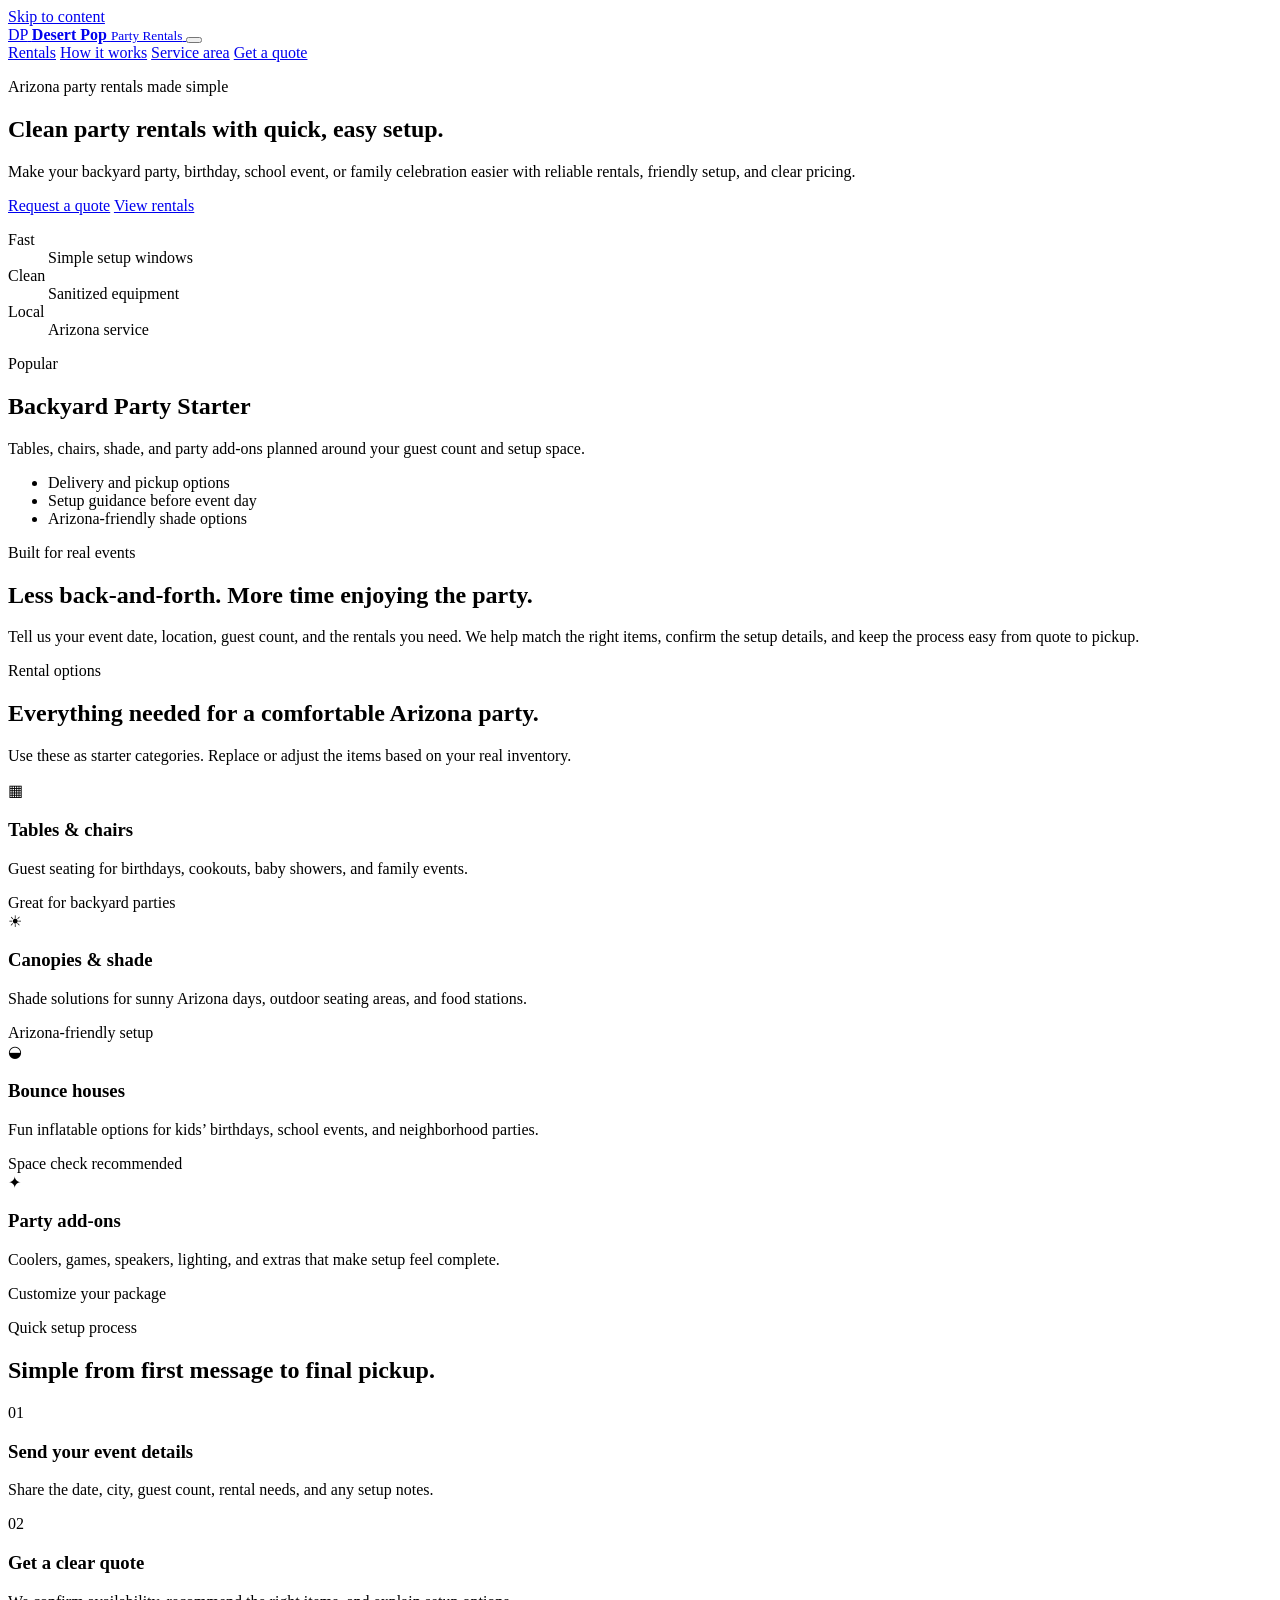
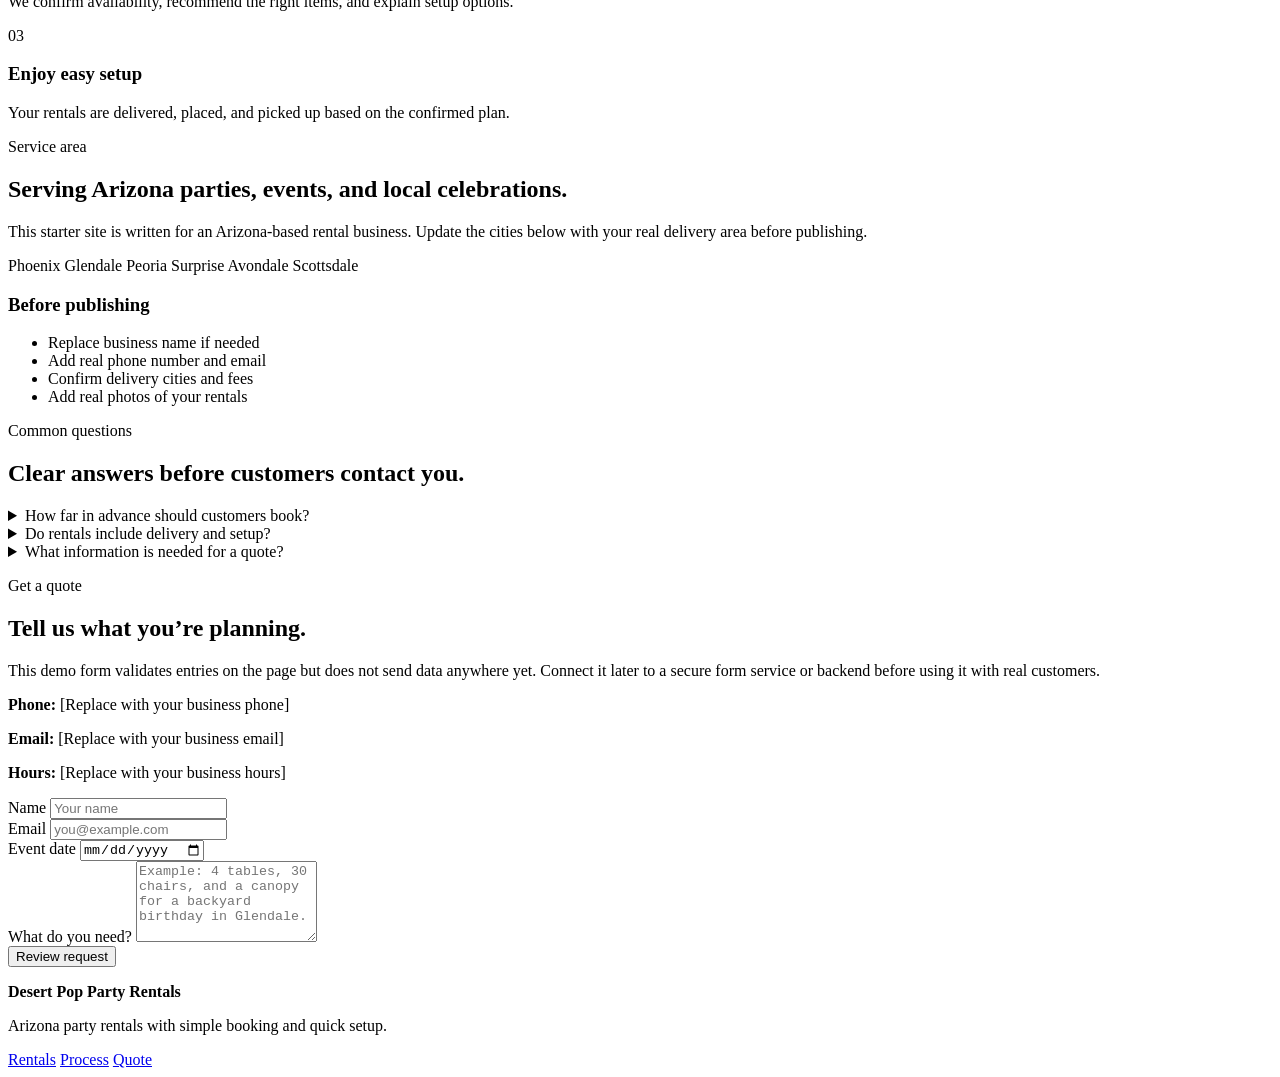
==== index.html @ 8a68c755 "Add Arizona party rental website" ====
<!DOCTYPE html>
<html lang="en">
<head>
  <meta charset="UTF-8" />
  <meta name="viewport" content="width=device-width, initial-scale=1.0" />
  <meta name="description" content="Arizona party rentals with quick setup, clean equipment, and simple booking for birthdays, backyard parties, school events, and local celebrations." />
  <meta name="theme-color" content="#f7b267" />
  <meta property="og:title" content="Desert Pop Party Rentals" />
  <meta property="og:description" content="Quick, easy party rental setup for Arizona events." />
  <meta property="og:type" content="website" />
  <title>Desert Pop Party Rentals | Arizona Party Rentals</title>
  <link rel="preconnect" href="https://fonts.googleapis.com">
  <link rel="preconnect" href="https://fonts.gstatic.com" crossorigin>
  <link href="https://fonts.googleapis.com/css2?family=Plus+Jakarta+Sans:wght@400;500;600;700;800&display=swap" rel="stylesheet">
  <link rel="stylesheet" href="assets/css/styles.css" />
</head>
<body>
  <a class="skip-link" href="#main">Skip to content</a>

  <header class="site-header" data-header>
    <nav class="nav shell" aria-label="Main navigation">
      <a class="brand" href="#top" aria-label="Desert Pop Party Rentals home">
        <span class="brand-mark" aria-hidden="true">DP</span>
        <span>
          <strong>Desert Pop</strong>
          <small>Party Rentals</small>
        </span>
      </a>

      <button class="nav-toggle" type="button" aria-label="Open navigation menu" aria-expanded="false" data-nav-toggle>
        <span></span>
        <span></span>
        <span></span>
      </button>

      <div class="nav-links" data-nav-menu>
        <a href="#rentals">Rentals</a>
        <a href="#process">How it works</a>
        <a href="#areas">Service area</a>
        <a href="#contact">Get a quote</a>
      </div>
    </nav>
  </header>

  <main id="main">
    <section class="hero section" id="top">
      <div class="hero-grid shell">
        <div class="hero-copy reveal">
          <p class="eyebrow">Arizona party rentals made simple</p>
          <h1>Clean party rentals with quick, easy setup.</h1>
          <p class="hero-text">Make your backyard party, birthday, school event, or family celebration easier with reliable rentals, friendly setup, and clear pricing.</p>
          <div class="hero-actions">
            <a class="btn btn-primary" href="#contact">Request a quote</a>
            <a class="btn btn-secondary" href="#rentals">View rentals</a>
          </div>
          <dl class="trust-row" aria-label="Service highlights">
            <div>
              <dt>Fast</dt>
              <dd>Simple setup windows</dd>
            </div>
            <div>
              <dt>Clean</dt>
              <dd>Sanitized equipment</dd>
            </div>
            <div>
              <dt>Local</dt>
              <dd>Arizona service</dd>
            </div>
          </dl>
        </div>

        <div class="hero-card reveal" aria-label="Featured party package">
          <div class="sun-badge">Popular</div>
          <div class="package-visual" aria-hidden="true">
            <span class="awning"></span>
            <span class="balloon balloon-one"></span>
            <span class="balloon balloon-two"></span>
            <span class="table-shape"></span>
            <span class="chair-shape chair-left"></span>
            <span class="chair-shape chair-right"></span>
          </div>
          <div class="package-content">
            <h2>Backyard Party Starter</h2>
            <p>Tables, chairs, shade, and party add-ons planned around your guest count and setup space.</p>
            <ul class="check-list">
              <li>Delivery and pickup options</li>
              <li>Setup guidance before event day</li>
              <li>Arizona-friendly shade options</li>
            </ul>
          </div>
        </div>
      </div>
    </section>

    <section class="section intro shell reveal" aria-label="Why choose us">
      <div>
        <p class="eyebrow">Built for real events</p>
        <h2>Less back-and-forth. More time enjoying the party.</h2>
      </div>
      <p>Tell us your event date, location, guest count, and the rentals you need. We help match the right items, confirm the setup details, and keep the process easy from quote to pickup.</p>
    </section>

    <section class="section shell" id="rentals">
      <div class="section-heading reveal">
        <p class="eyebrow">Rental options</p>
        <h2>Everything needed for a comfortable Arizona party.</h2>
        <p>Use these as starter categories. Replace or adjust the items based on your real inventory.</p>
      </div>

      <div class="card-grid">
        <article class="rental-card reveal">
          <div class="icon-circle">▦</div>
          <h3>Tables & chairs</h3>
          <p>Guest seating for birthdays, cookouts, baby showers, and family events.</p>
          <span>Great for backyard parties</span>
        </article>
        <article class="rental-card reveal">
          <div class="icon-circle">☀</div>
          <h3>Canopies & shade</h3>
          <p>Shade solutions for sunny Arizona days, outdoor seating areas, and food stations.</p>
          <span>Arizona-friendly setup</span>
        </article>
        <article class="rental-card reveal">
          <div class="icon-circle">◒</div>
          <h3>Bounce houses</h3>
          <p>Fun inflatable options for kids’ birthdays, school events, and neighborhood parties.</p>
          <span>Space check recommended</span>
        </article>
        <article class="rental-card reveal">
          <div class="icon-circle">✦</div>
          <h3>Party add-ons</h3>
          <p>Coolers, games, speakers, lighting, and extras that make setup feel complete.</p>
          <span>Customize your package</span>
        </article>
      </div>
    </section>

    <section class="section process" id="process">
      <div class="shell">
        <div class="section-heading reveal">
          <p class="eyebrow">Quick setup process</p>
          <h2>Simple from first message to final pickup.</h2>
        </div>
        <div class="steps">
          <article class="step reveal">
            <span>01</span>
            <h3>Send your event details</h3>
            <p>Share the date, city, guest count, rental needs, and any setup notes.</p>
          </article>
          <article class="step reveal">
            <span>02</span>
            <h3>Get a clear quote</h3>
            <p>We confirm availability, recommend the right items, and explain setup options.</p>
          </article>
          <article class="step reveal">
            <span>03</span>
            <h3>Enjoy easy setup</h3>
            <p>Your rentals are delivered, placed, and picked up based on the confirmed plan.</p>
          </article>
        </div>
      </div>
    </section>

    <section class="section shell split" id="areas">
      <div class="reveal">
        <p class="eyebrow">Service area</p>
        <h2>Serving Arizona parties, events, and local celebrations.</h2>
        <p>This starter site is written for an Arizona-based rental business. Update the cities below with your real delivery area before publishing.</p>
        <div class="area-tags" aria-label="Example service areas">
          <span>Phoenix</span>
          <span>Glendale</span>
          <span>Peoria</span>
          <span>Surprise</span>
          <span>Avondale</span>
          <span>Scottsdale</span>
        </div>
      </div>
      <aside class="note-card reveal">
        <h3>Before publishing</h3>
        <ul class="check-list">
          <li>Replace business name if needed</li>
          <li>Add real phone number and email</li>
          <li>Confirm delivery cities and fees</li>
          <li>Add real photos of your rentals</li>
        </ul>
      </aside>
    </section>

    <section class="section faq shell">
      <div class="section-heading reveal">
        <p class="eyebrow">Common questions</p>
        <h2>Clear answers before customers contact you.</h2>
      </div>
      <div class="faq-list">
        <details class="reveal">
          <summary>How far in advance should customers book?</summary>
          <p>Most customers should request a quote as early as possible, especially for weekends, holidays, and large events.</p>
        </details>
        <details class="reveal">
          <summary>Do rentals include delivery and setup?</summary>
          <p>Use this section to explain your real delivery, pickup, and setup policy. If fees vary by city, mention that clearly.</p>
        </details>
        <details class="reveal">
          <summary>What information is needed for a quote?</summary>
          <p>Event date, city, setup surface, guest count, rental items, and any timing restrictions are the most useful details.</p>
        </details>
      </div>
    </section>

    <section class="section contact" id="contact">
      <div class="shell contact-grid">
        <div class="contact-copy reveal">
          <p class="eyebrow">Get a quote</p>
          <h2>Tell us what you’re planning.</h2>
          <p>This demo form validates entries on the page but does not send data anywhere yet. Connect it later to a secure form service or backend before using it with real customers.</p>
          <div class="contact-card">
            <p><strong>Phone:</strong> [Replace with your business phone]</p>
            <p><strong>Email:</strong> [Replace with your business email]</p>
            <p><strong>Hours:</strong> [Replace with your business hours]</p>
          </div>
        </div>

        <form class="quote-form reveal" data-quote-form novalidate>
          <div class="form-row">
            <label for="name">Name</label>
            <input id="name" name="name" type="text" autocomplete="name" required minlength="2" placeholder="Your name" />
            <small class="error-message" data-error-for="name"></small>
          </div>
          <div class="form-row">
            <label for="email">Email</label>
            <input id="email" name="email" type="email" autocomplete="email" required placeholder="you@example.com" />
            <small class="error-message" data-error-for="email"></small>
          </div>
          <div class="form-row">
            <label for="date">Event date</label>
            <input id="date" name="date" type="date" required />
            <small class="error-message" data-error-for="date"></small>
          </div>
          <div class="form-row">
            <label for="message">What do you need?</label>
            <textarea id="message" name="message" rows="5" required minlength="10" placeholder="Example: 4 tables, 30 chairs, and a canopy for a backyard birthday in Glendale."></textarea>
            <small class="error-message" data-error-for="message"></small>
          </div>
          <button class="btn btn-primary full" type="submit">Review request</button>
          <p class="form-status" role="status" aria-live="polite" data-form-status></p>
        </form>
      </div>
    </section>
  </main>

  <footer class="site-footer">
    <div class="shell footer-grid">
      <div>
        <strong>Desert Pop Party Rentals</strong>
        <p>Arizona party rentals with simple booking and quick setup.</p>
      </div>
      <div class="footer-links">
        <a href="#rentals">Rentals</a>
        <a href="#process">Process</a>
        <a href="#contact">Quote</a>
      </div>
    </div>
  </footer>

  <script src="assets/js/main.js" defer></script>
</body>
</html>
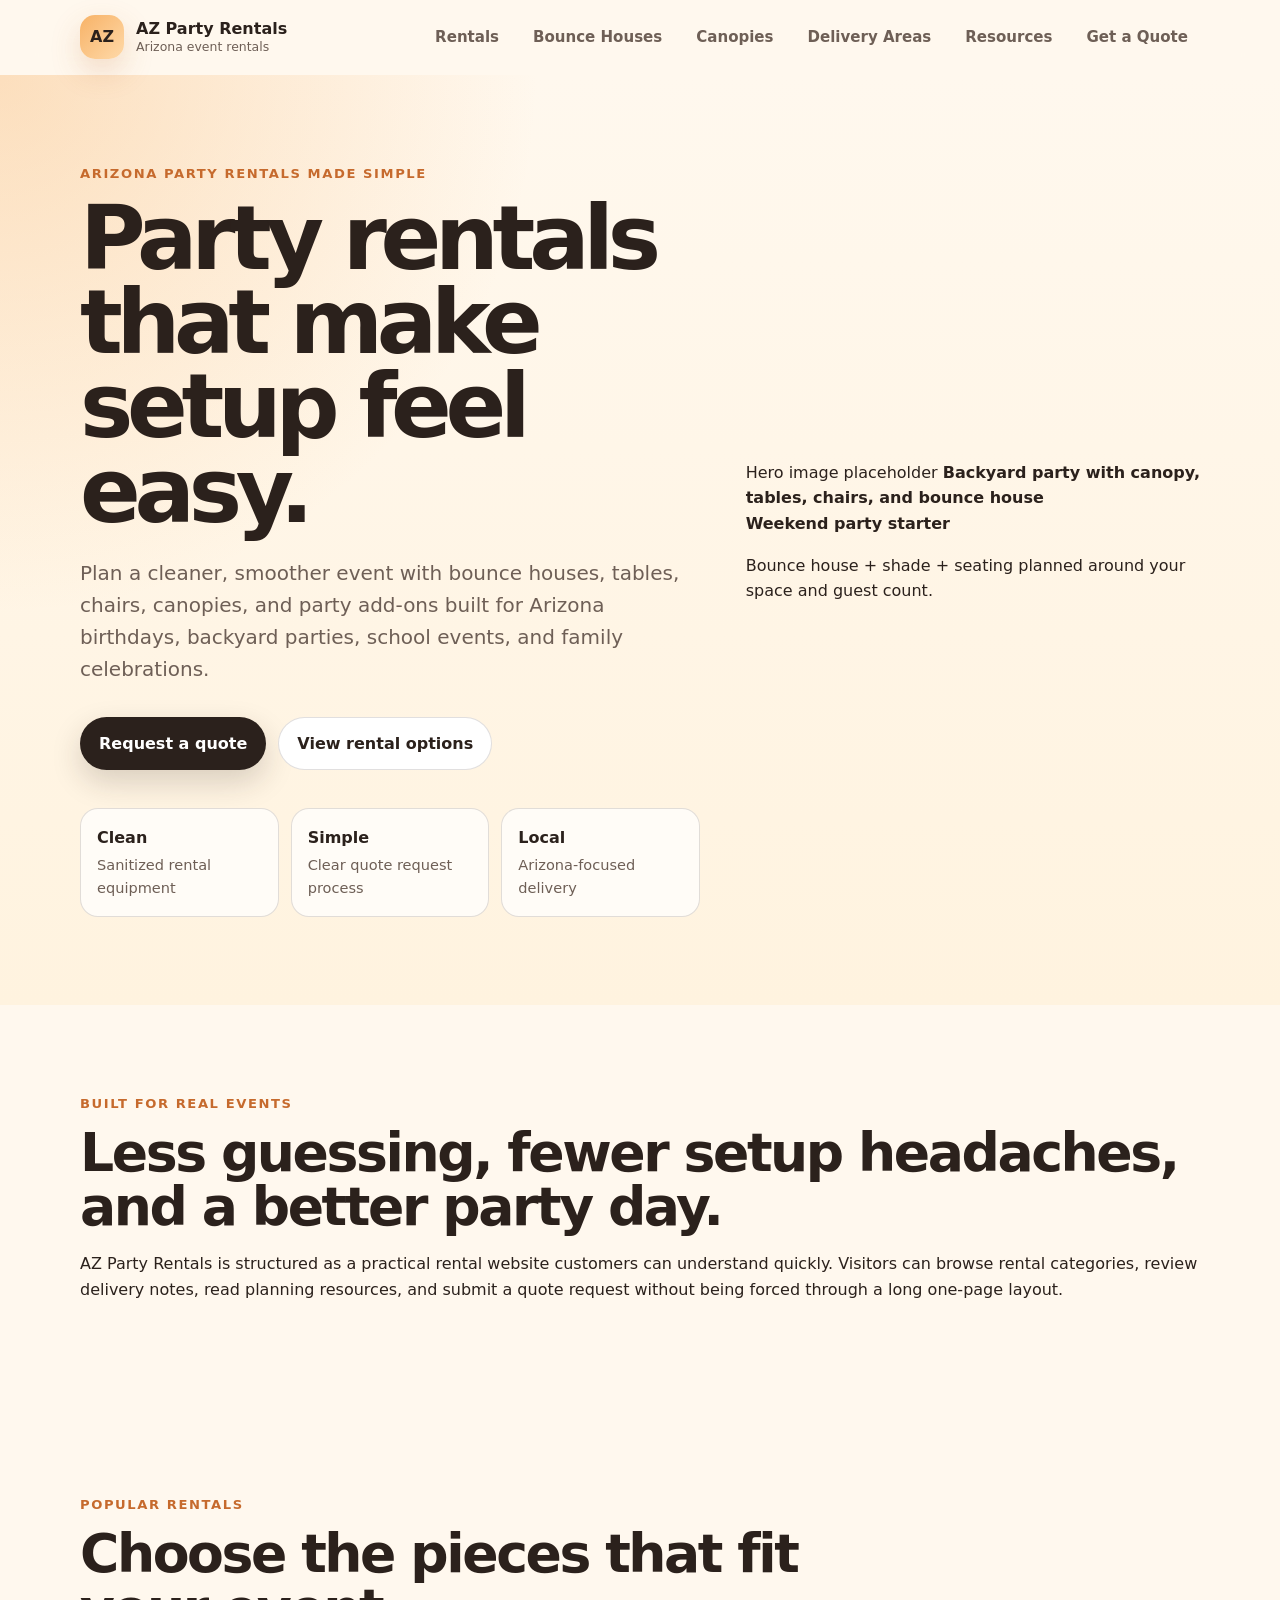
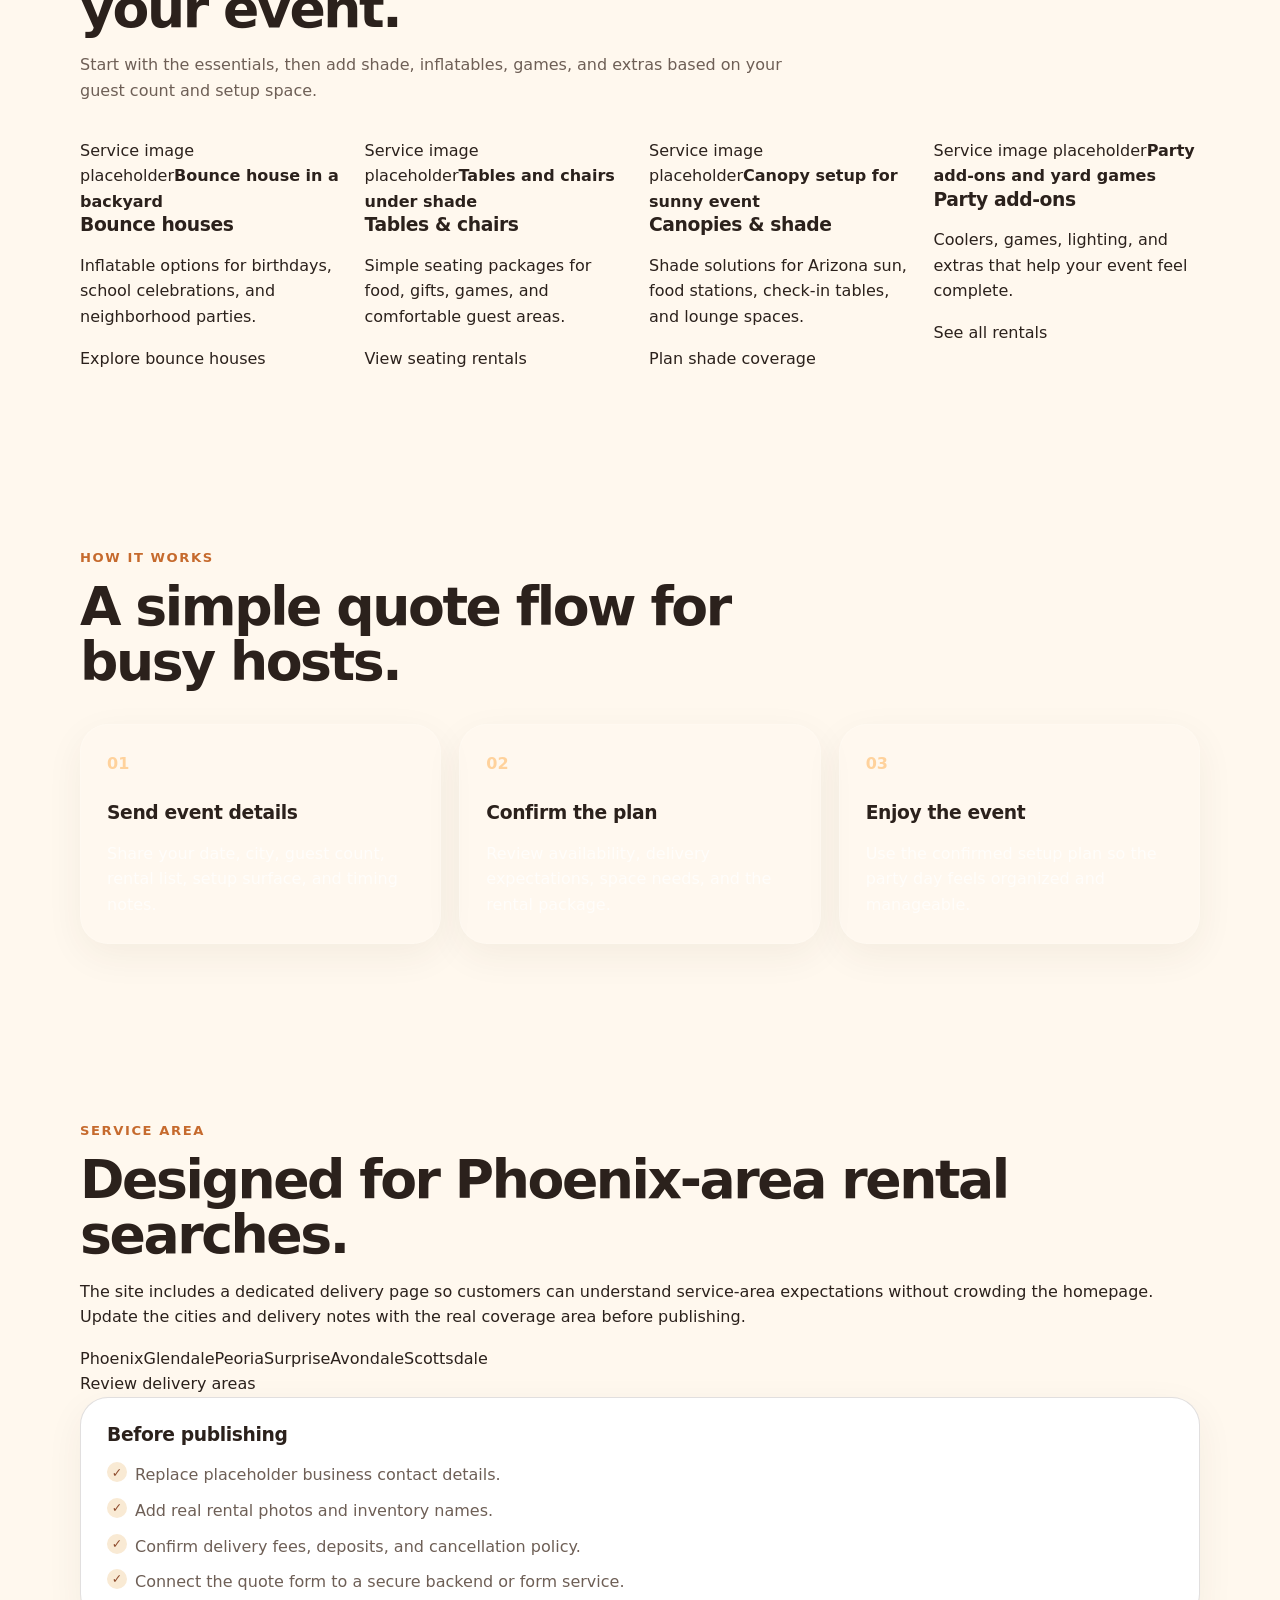
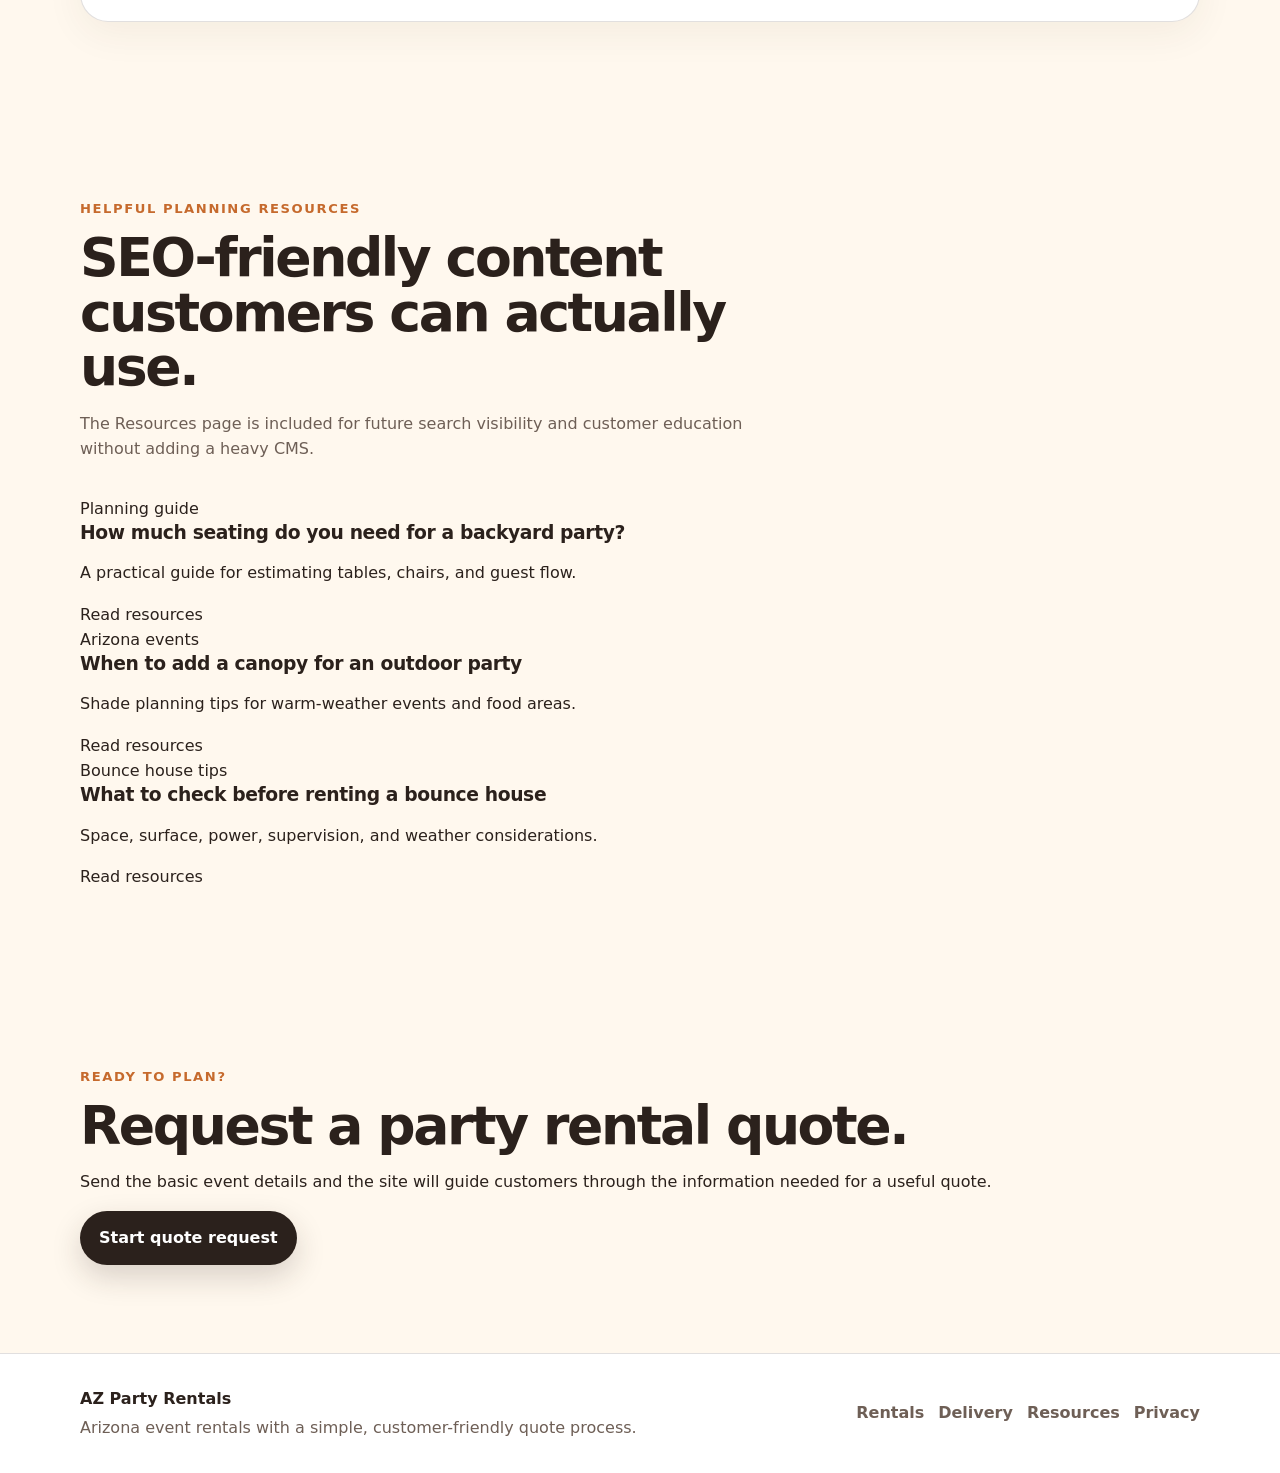
==== commit 0936b8c1: "Rebuild homepage from website prompt" ====
--- a/index.html
+++ b/index.html
@@ -3,265 +3,170 @@
 <head>
   <meta charset="UTF-8" />
   <meta name="viewport" content="width=device-width, initial-scale=1.0" />
-  <meta name="description" content="Arizona party rentals with quick setup, clean equipment, and simple booking for birthdays, backyard parties, school events, and local celebrations." />
-  <meta name="theme-color" content="#f7b267" />
-  <meta property="og:title" content="Desert Pop Party Rentals" />
-  <meta property="og:description" content="Quick, easy party rental setup for Arizona events." />
+  <meta name="description" content="Arizona party rentals for birthdays, backyard parties, school events, and family celebrations. Clean bounce houses, tables, chairs, canopies, and event add-ons with simple quote requests." />
+  <meta name="theme-color" content="#ff7a3d" />
+  <meta property="og:title" content="AZ Party Rentals | Arizona Party Rentals" />
+  <meta property="og:description" content="Clean, reliable party rentals for Arizona backyard parties, birthdays, school events, and local celebrations." />
   <meta property="og:type" content="website" />
-  <title>Desert Pop Party Rentals | Arizona Party Rentals</title>
-  <link rel="preconnect" href="https://fonts.googleapis.com">
-  <link rel="preconnect" href="https://fonts.gstatic.com" crossorigin>
-  <link href="https://fonts.googleapis.com/css2?family=Plus+Jakarta+Sans:wght@400;500;600;700;800&display=swap" rel="stylesheet">
+  <title>AZ Party Rentals | Arizona Bounce House, Table, Chair & Canopy Rentals</title>
   <link rel="stylesheet" href="assets/css/styles.css" />
 </head>
 <body>
   <a class="skip-link" href="#main">Skip to content</a>
-
   <header class="site-header" data-header>
     <nav class="nav shell" aria-label="Main navigation">
-      <a class="brand" href="#top" aria-label="Desert Pop Party Rentals home">
-        <span class="brand-mark" aria-hidden="true">DP</span>
-        <span>
-          <strong>Desert Pop</strong>
-          <small>Party Rentals</small>
-        </span>
+      <a class="brand" href="index.html" aria-label="AZ Party Rentals home">
+        <span class="brand-mark" aria-hidden="true">AZ</span>
+        <span><strong>AZ Party Rentals</strong><small>Arizona event rentals</small></span>
       </a>
-
-      <button class="nav-toggle" type="button" aria-label="Open navigation menu" aria-expanded="false" data-nav-toggle>
-        <span></span>
-        <span></span>
-        <span></span>
-      </button>
-
+      <button class="nav-toggle" type="button" aria-label="Open navigation menu" aria-expanded="false" data-nav-toggle><span></span><span></span><span></span></button>
       <div class="nav-links" data-nav-menu>
-        <a href="#rentals">Rentals</a>
-        <a href="#process">How it works</a>
-        <a href="#areas">Service area</a>
-        <a href="#contact">Get a quote</a>
+        <a href="rentals.html">Rentals</a>
+        <a href="bounce-houses.html">Bounce Houses</a>
+        <a href="canopies.html">Canopies</a>
+        <a href="delivery.html">Delivery Areas</a>
+        <a href="blog.html">Resources</a>
+        <a class="nav-cta" href="contact.html">Get a Quote</a>
       </div>
     </nav>
   </header>
 
   <main id="main">
-    <section class="hero section" id="top">
-      <div class="hero-grid shell">
+    <section class="hero section">
+      <div class="shell hero-grid">
         <div class="hero-copy reveal">
           <p class="eyebrow">Arizona party rentals made simple</p>
-          <h1>Clean party rentals with quick, easy setup.</h1>
-          <p class="hero-text">Make your backyard party, birthday, school event, or family celebration easier with reliable rentals, friendly setup, and clear pricing.</p>
+          <h1>Party rentals that make setup feel easy.</h1>
+          <p class="hero-text">Plan a cleaner, smoother event with bounce houses, tables, chairs, canopies, and party add-ons built for Arizona birthdays, backyard parties, school events, and family celebrations.</p>
           <div class="hero-actions">
-            <a class="btn btn-primary" href="#contact">Request a quote</a>
-            <a class="btn btn-secondary" href="#rentals">View rentals</a>
+            <a class="btn btn-primary" href="contact.html">Request a quote</a>
+            <a class="btn btn-secondary" href="rentals.html">View rental options</a>
           </div>
           <dl class="trust-row" aria-label="Service highlights">
-            <div>
-              <dt>Fast</dt>
-              <dd>Simple setup windows</dd>
-            </div>
-            <div>
-              <dt>Clean</dt>
-              <dd>Sanitized equipment</dd>
-            </div>
-            <div>
-              <dt>Local</dt>
-              <dd>Arizona service</dd>
-            </div>
+            <div><dt>Clean</dt><dd>Sanitized rental equipment</dd></div>
+            <div><dt>Simple</dt><dd>Clear quote request process</dd></div>
+            <div><dt>Local</dt><dd>Arizona-focused delivery</dd></div>
           </dl>
         </div>
+        <aside class="hero-panel reveal" aria-label="Featured party setup placeholder">
+          <div class="image-placeholder hero-image">
+            <span>Hero image placeholder</span>
+            <strong>Backyard party with canopy, tables, chairs, and bounce house</strong>
+          </div>
+          <div class="mini-card floating-card">
+            <strong>Weekend party starter</strong>
+            <p>Bounce house + shade + seating planned around your space and guest count.</p>
+          </div>
+        </aside>
+      </div>
+    </section>
 
-        <div class="hero-card reveal" aria-label="Featured party package">
-          <div class="sun-badge">Popular</div>
-          <div class="package-visual" aria-hidden="true">
-            <span class="awning"></span>
-            <span class="balloon balloon-one"></span>
-            <span class="balloon balloon-two"></span>
-            <span class="table-shape"></span>
-            <span class="chair-shape chair-left"></span>
-            <span class="chair-shape chair-right"></span>
-          </div>
-          <div class="package-content">
-            <h2>Backyard Party Starter</h2>
-            <p>Tables, chairs, shade, and party add-ons planned around your guest count and setup space.</p>
-            <ul class="check-list">
-              <li>Delivery and pickup options</li>
-              <li>Setup guidance before event day</li>
-              <li>Arizona-friendly shade options</li>
-            </ul>
-          </div>
+    <section class="section shell intro-grid reveal">
+      <div>
+        <p class="eyebrow">Built for real events</p>
+        <h2>Less guessing, fewer setup headaches, and a better party day.</h2>
+      </div>
+      <p>AZ Party Rentals is structured as a practical rental website customers can understand quickly. Visitors can browse rental categories, review delivery notes, read planning resources, and submit a quote request without being forced through a long one-page layout.</p>
+    </section>
+
+    <section class="section shell">
+      <div class="section-heading reveal">
+        <p class="eyebrow">Popular rentals</p>
+        <h2>Choose the pieces that fit your event.</h2>
+        <p>Start with the essentials, then add shade, inflatables, games, and extras based on your guest count and setup space.</p>
+      </div>
+      <div class="card-grid four">
+        <article class="service-card reveal">
+          <div class="image-placeholder card-image"><span>Service image placeholder</span><strong>Bounce house in a backyard</strong></div>
+          <h3>Bounce houses</h3>
+          <p>Inflatable options for birthdays, school celebrations, and neighborhood parties.</p>
+          <a href="bounce-houses.html">Explore bounce houses</a>
+        </article>
+        <article class="service-card reveal">
+          <div class="image-placeholder card-image"><span>Service image placeholder</span><strong>Tables and chairs under shade</strong></div>
+          <h3>Tables & chairs</h3>
+          <p>Simple seating packages for food, gifts, games, and comfortable guest areas.</p>
+          <a href="tables-chairs.html">View seating rentals</a>
+        </article>
+        <article class="service-card reveal">
+          <div class="image-placeholder card-image"><span>Service image placeholder</span><strong>Canopy setup for sunny event</strong></div>
+          <h3>Canopies & shade</h3>
+          <p>Shade solutions for Arizona sun, food stations, check-in tables, and lounge spaces.</p>
+          <a href="canopies.html">Plan shade coverage</a>
+        </article>
+        <article class="service-card reveal">
+          <div class="image-placeholder card-image"><span>Service image placeholder</span><strong>Party add-ons and yard games</strong></div>
+          <h3>Party add-ons</h3>
+          <p>Coolers, games, lighting, and extras that help your event feel complete.</p>
+          <a href="rentals.html">See all rentals</a>
+        </article>
+      </div>
+    </section>
+
+    <section class="section dark-band">
+      <div class="shell process-grid">
+        <div class="section-heading reveal">
+          <p class="eyebrow">How it works</p>
+          <h2>A simple quote flow for busy hosts.</h2>
+        </div>
+        <div class="steps">
+          <article class="step reveal"><span>01</span><h3>Send event details</h3><p>Share your date, city, guest count, rental list, setup surface, and timing notes.</p></article>
+          <article class="step reveal"><span>02</span><h3>Confirm the plan</h3><p>Review availability, delivery expectations, space needs, and the rental package.</p></article>
+          <article class="step reveal"><span>03</span><h3>Enjoy the event</h3><p>Use the confirmed setup plan so the party day feels organized and manageable.</p></article>
         </div>
       </div>
     </section>
 
-    <section class="section intro shell reveal" aria-label="Why choose us">
-      <div>
-        <p class="eyebrow">Built for real events</p>
-        <h2>Less back-and-forth. More time enjoying the party.</h2>
-      </div>
-      <p>Tell us your event date, location, guest count, and the rentals you need. We help match the right items, confirm the setup details, and keep the process easy from quote to pickup.</p>
-    </section>
-
-    <section class="section shell" id="rentals">
-      <div class="section-heading reveal">
-        <p class="eyebrow">Rental options</p>
-        <h2>Everything needed for a comfortable Arizona party.</h2>
-        <p>Use these as starter categories. Replace or adjust the items based on your real inventory.</p>
-      </div>
-
-      <div class="card-grid">
-        <article class="rental-card reveal">
-          <div class="icon-circle">▦</div>
-          <h3>Tables & chairs</h3>
-          <p>Guest seating for birthdays, cookouts, baby showers, and family events.</p>
-          <span>Great for backyard parties</span>
-        </article>
-        <article class="rental-card reveal">
-          <div class="icon-circle">☀</div>
-          <h3>Canopies & shade</h3>
-          <p>Shade solutions for sunny Arizona days, outdoor seating areas, and food stations.</p>
-          <span>Arizona-friendly setup</span>
-        </article>
-        <article class="rental-card reveal">
-          <div class="icon-circle">◒</div>
-          <h3>Bounce houses</h3>
-          <p>Fun inflatable options for kids’ birthdays, school events, and neighborhood parties.</p>
-          <span>Space check recommended</span>
-        </article>
-        <article class="rental-card reveal">
-          <div class="icon-circle">✦</div>
-          <h3>Party add-ons</h3>
-          <p>Coolers, games, speakers, lighting, and extras that make setup feel complete.</p>
-          <span>Customize your package</span>
-        </article>
-      </div>
-    </section>
-
-    <section class="section process" id="process">
-      <div class="shell">
-        <div class="section-heading reveal">
-          <p class="eyebrow">Quick setup process</p>
-          <h2>Simple from first message to final pickup.</h2>
-        </div>
-        <div class="steps">
-          <article class="step reveal">
-            <span>01</span>
-            <h3>Send your event details</h3>
-            <p>Share the date, city, guest count, rental needs, and any setup notes.</p>
-          </article>
-          <article class="step reveal">
-            <span>02</span>
-            <h3>Get a clear quote</h3>
-            <p>We confirm availability, recommend the right items, and explain setup options.</p>
-          </article>
-          <article class="step reveal">
-            <span>03</span>
-            <h3>Enjoy easy setup</h3>
-            <p>Your rentals are delivered, placed, and picked up based on the confirmed plan.</p>
-          </article>
-        </div>
-      </div>
-    </section>
-
-    <section class="section shell split" id="areas">
+    <section class="section shell split-section">
       <div class="reveal">
         <p class="eyebrow">Service area</p>
-        <h2>Serving Arizona parties, events, and local celebrations.</h2>
-        <p>This starter site is written for an Arizona-based rental business. Update the cities below with your real delivery area before publishing.</p>
-        <div class="area-tags" aria-label="Example service areas">
-          <span>Phoenix</span>
-          <span>Glendale</span>
-          <span>Peoria</span>
-          <span>Surprise</span>
-          <span>Avondale</span>
-          <span>Scottsdale</span>
-        </div>
+        <h2>Designed for Phoenix-area rental searches.</h2>
+        <p>The site includes a dedicated delivery page so customers can understand service-area expectations without crowding the homepage. Update the cities and delivery notes with the real coverage area before publishing.</p>
+        <div class="tag-row" aria-label="Example service cities"><span>Phoenix</span><span>Glendale</span><span>Peoria</span><span>Surprise</span><span>Avondale</span><span>Scottsdale</span></div>
+        <a class="text-link" href="delivery.html">Review delivery areas</a>
       </div>
       <aside class="note-card reveal">
         <h3>Before publishing</h3>
         <ul class="check-list">
-          <li>Replace business name if needed</li>
-          <li>Add real phone number and email</li>
-          <li>Confirm delivery cities and fees</li>
-          <li>Add real photos of your rentals</li>
+          <li>Replace placeholder business contact details.</li>
+          <li>Add real rental photos and inventory names.</li>
+          <li>Confirm delivery fees, deposits, and cancellation policy.</li>
+          <li>Connect the quote form to a secure backend or form service.</li>
         </ul>
       </aside>
     </section>
 
-    <section class="section faq shell">
+    <section class="section shell">
       <div class="section-heading reveal">
-        <p class="eyebrow">Common questions</p>
-        <h2>Clear answers before customers contact you.</h2>
+        <p class="eyebrow">Helpful planning resources</p>
+        <h2>SEO-friendly content customers can actually use.</h2>
+        <p>The Resources page is included for future search visibility and customer education without adding a heavy CMS.</p>
       </div>
-      <div class="faq-list">
-        <details class="reveal">
-          <summary>How far in advance should customers book?</summary>
-          <p>Most customers should request a quote as early as possible, especially for weekends, holidays, and large events.</p>
-        </details>
-        <details class="reveal">
-          <summary>Do rentals include delivery and setup?</summary>
-          <p>Use this section to explain your real delivery, pickup, and setup policy. If fees vary by city, mention that clearly.</p>
-        </details>
-        <details class="reveal">
-          <summary>What information is needed for a quote?</summary>
-          <p>Event date, city, setup surface, guest count, rental items, and any timing restrictions are the most useful details.</p>
-        </details>
+      <div class="article-grid">
+        <article class="article-card reveal"><span>Planning guide</span><h3>How much seating do you need for a backyard party?</h3><p>A practical guide for estimating tables, chairs, and guest flow.</p><a href="blog.html">Read resources</a></article>
+        <article class="article-card reveal"><span>Arizona events</span><h3>When to add a canopy for an outdoor party</h3><p>Shade planning tips for warm-weather events and food areas.</p><a href="blog.html">Read resources</a></article>
+        <article class="article-card reveal"><span>Bounce house tips</span><h3>What to check before renting a bounce house</h3><p>Space, surface, power, supervision, and weather considerations.</p><a href="blog.html">Read resources</a></article>
       </div>
     </section>
 
-    <section class="section contact" id="contact">
-      <div class="shell contact-grid">
-        <div class="contact-copy reveal">
-          <p class="eyebrow">Get a quote</p>
-          <h2>Tell us what you’re planning.</h2>
-          <p>This demo form validates entries on the page but does not send data anywhere yet. Connect it later to a secure form service or backend before using it with real customers.</p>
-          <div class="contact-card">
-            <p><strong>Phone:</strong> [Replace with your business phone]</p>
-            <p><strong>Email:</strong> [Replace with your business email]</p>
-            <p><strong>Hours:</strong> [Replace with your business hours]</p>
-          </div>
+    <section class="section cta-section">
+      <div class="shell cta-card reveal">
+        <div>
+          <p class="eyebrow">Ready to plan?</p>
+          <h2>Request a party rental quote.</h2>
+          <p>Send the basic event details and the site will guide customers through the information needed for a useful quote.</p>
         </div>
-
-        <form class="quote-form reveal" data-quote-form novalidate>
-          <div class="form-row">
-            <label for="name">Name</label>
-            <input id="name" name="name" type="text" autocomplete="name" required minlength="2" placeholder="Your name" />
-            <small class="error-message" data-error-for="name"></small>
-          </div>
-          <div class="form-row">
-            <label for="email">Email</label>
-            <input id="email" name="email" type="email" autocomplete="email" required placeholder="you@example.com" />
-            <small class="error-message" data-error-for="email"></small>
-          </div>
-          <div class="form-row">
-            <label for="date">Event date</label>
-            <input id="date" name="date" type="date" required />
-            <small class="error-message" data-error-for="date"></small>
-          </div>
-          <div class="form-row">
-            <label for="message">What do you need?</label>
-            <textarea id="message" name="message" rows="5" required minlength="10" placeholder="Example: 4 tables, 30 chairs, and a canopy for a backyard birthday in Glendale."></textarea>
-            <small class="error-message" data-error-for="message"></small>
-          </div>
-          <button class="btn btn-primary full" type="submit">Review request</button>
-          <p class="form-status" role="status" aria-live="polite" data-form-status></p>
-        </form>
+        <a class="btn btn-primary" href="contact.html">Start quote request</a>
       </div>
     </section>
   </main>
 
   <footer class="site-footer">
     <div class="shell footer-grid">
-      <div>
-        <strong>Desert Pop Party Rentals</strong>
-        <p>Arizona party rentals with simple booking and quick setup.</p>
-      </div>
-      <div class="footer-links">
-        <a href="#rentals">Rentals</a>
-        <a href="#process">Process</a>
-        <a href="#contact">Quote</a>
-      </div>
+      <div><strong>AZ Party Rentals</strong><p>Arizona event rentals with a simple, customer-friendly quote process.</p></div>
+      <div class="footer-links"><a href="rentals.html">Rentals</a><a href="delivery.html">Delivery</a><a href="blog.html">Resources</a><a href="privacy.html">Privacy</a></div>
     </div>
   </footer>
-
   <script src="assets/js/main.js" defer></script>
 </body>
 </html>
--- a/assets/css/styles.css
+++ b/assets/css/styles.css
@@ -0,0 +1,403 @@
+:root {
+  --sand: #fff8ee;
+  --sand-strong: #f9ead4;
+  --sun: #f7b267;
+  --sun-dark: #c66a2d;
+  --clay: #8f4d2f;
+  --ink: #2b211c;
+  --muted: #6e5f56;
+  --line: rgba(43, 33, 28, 0.14);
+  --white: #ffffff;
+  --shadow: 0 20px 60px rgba(70, 44, 25, 0.13);
+  --radius-lg: 28px;
+  --radius-md: 18px;
+  --radius-sm: 12px;
+  --shell: min(1120px, calc(100% - 32px));
+}
+
+* { box-sizing: border-box; }
+html { scroll-behavior: smooth; }
+body {
+  margin: 0;
+  font-family: "Plus Jakarta Sans", system-ui, -apple-system, BlinkMacSystemFont, "Segoe UI", sans-serif;
+  background: var(--sand);
+  color: var(--ink);
+  line-height: 1.6;
+}
+img, svg { max-width: 100%; display: block; }
+a { color: inherit; text-decoration: none; }
+button, input, textarea { font: inherit; }
+.shell { width: var(--shell); margin-inline: auto; }
+.section { padding: 88px 0; }
+.skip-link {
+  position: fixed;
+  top: 12px;
+  left: 12px;
+  z-index: 1000;
+  transform: translateY(-140%);
+  background: var(--ink);
+  color: var(--white);
+  padding: 10px 14px;
+  border-radius: 999px;
+}
+.skip-link:focus { transform: translateY(0); }
+.site-header {
+  position: sticky;
+  top: 0;
+  z-index: 100;
+  background: rgba(255, 248, 238, 0.86);
+  backdrop-filter: blur(16px);
+  border-bottom: 1px solid transparent;
+  transition: border-color 180ms ease, box-shadow 180ms ease;
+}
+.site-header.is-scrolled {
+  border-bottom-color: var(--line);
+  box-shadow: 0 10px 30px rgba(43, 33, 28, 0.06);
+}
+.nav {
+  min-height: 74px;
+  display: flex;
+  align-items: center;
+  justify-content: space-between;
+  gap: 20px;
+}
+.brand {
+  display: inline-flex;
+  align-items: center;
+  gap: 12px;
+  min-width: 0;
+}
+.brand-mark {
+  width: 44px;
+  height: 44px;
+  border-radius: 15px;
+  background: linear-gradient(135deg, var(--sun), #ffd9a8);
+  color: var(--ink);
+  display: grid;
+  place-items: center;
+  font-weight: 800;
+  box-shadow: 0 12px 30px rgba(198, 106, 45, 0.22);
+}
+.brand strong, .brand small { display: block; line-height: 1.1; }
+.brand small { color: var(--muted); font-size: 0.78rem; margin-top: 3px; }
+.nav-links { display: flex; align-items: center; gap: 10px; }
+.nav-links a {
+  padding: 10px 12px;
+  border-radius: 999px;
+  color: var(--muted);
+  font-weight: 700;
+  font-size: 0.94rem;
+}
+.nav-links a:hover, .nav-links a:focus-visible { background: var(--sand-strong); color: var(--ink); }
+.nav-toggle {
+  display: none;
+  width: 46px;
+  height: 46px;
+  border: 1px solid var(--line);
+  background: var(--white);
+  border-radius: 14px;
+  padding: 10px;
+}
+.nav-toggle span {
+  display: block;
+  height: 2px;
+  background: var(--ink);
+  margin: 5px 0;
+  border-radius: 999px;
+}
+.hero {
+  min-height: calc(100vh - 74px);
+  display: grid;
+  align-items: center;
+  background:
+    radial-gradient(circle at top left, rgba(247, 178, 103, 0.36), transparent 34%),
+    linear-gradient(180deg, #fff8ee 0%, #fff3df 100%);
+}
+.hero-grid {
+  display: grid;
+  grid-template-columns: minmax(0, 1.04fr) minmax(320px, 0.76fr);
+  gap: 44px;
+  align-items: center;
+}
+.eyebrow {
+  margin: 0 0 12px;
+  color: var(--sun-dark);
+  font-size: 0.82rem;
+  font-weight: 800;
+  letter-spacing: 0.12em;
+  text-transform: uppercase;
+}
+h1, h2, h3, p { overflow-wrap: anywhere; }
+h1 {
+  font-size: clamp(2.65rem, 7vw, 5.6rem);
+  line-height: 0.94;
+  margin: 0;
+  letter-spacing: -0.07em;
+}
+h2 {
+  font-size: clamp(2rem, 4.4vw, 3.35rem);
+  line-height: 1.02;
+  margin: 0;
+  letter-spacing: -0.045em;
+}
+h3 { margin: 0; line-height: 1.2; letter-spacing: -0.02em; }
+.hero-text {
+  max-width: 640px;
+  font-size: clamp(1.05rem, 2vw, 1.25rem);
+  color: var(--muted);
+  margin: 24px 0 0;
+}
+.hero-actions { display: flex; flex-wrap: wrap; gap: 12px; margin-top: 32px; }
+.btn {
+  display: inline-flex;
+  align-items: center;
+  justify-content: center;
+  min-height: 48px;
+  padding: 13px 18px;
+  border-radius: 999px;
+  border: 1px solid transparent;
+  font-weight: 800;
+  cursor: pointer;
+  transition: transform 180ms ease, box-shadow 180ms ease, background 180ms ease;
+}
+.btn:hover { transform: translateY(-2px); }
+.btn-primary { background: var(--ink); color: var(--white); box-shadow: 0 12px 30px rgba(43, 33, 28, 0.18); }
+.btn-secondary { background: var(--white); color: var(--ink); border-color: var(--line); }
+.full { width: 100%; }
+.trust-row {
+  display: grid;
+  grid-template-columns: repeat(3, minmax(0, 1fr));
+  gap: 12px;
+  margin: 38px 0 0;
+  max-width: 620px;
+}
+.trust-row div {
+  background: rgba(255, 255, 255, 0.72);
+  border: 1px solid var(--line);
+  border-radius: var(--radius-md);
+  padding: 16px;
+}
+.trust-row dt { font-weight: 800; }
+.trust-row dd { margin: 2px 0 0; color: var(--muted); font-size: 0.91rem; }
+.hero-card {
+  position: relative;
+  background: var(--white);
+  border: 1px solid rgba(143, 77, 47, 0.18);
+  border-radius: var(--radius-lg);
+  padding: 24px;
+  box-shadow: var(--shadow);
+  overflow: hidden;
+}
+.sun-badge {
+  position: absolute;
+  right: 22px;
+  top: 22px;
+  background: var(--sand-strong);
+  color: var(--clay);
+  padding: 8px 12px;
+  border-radius: 999px;
+  font-size: 0.82rem;
+  font-weight: 800;
+  border: 1px solid var(--line);
+}
+.package-visual {
+  min-height: 290px;
+  border-radius: 22px;
+  background: linear-gradient(180deg, #ffe5bd 0%, #f8c88b 70%, #eab077 100%);
+  position: relative;
+  overflow: hidden;
+}
+.awning {
+  position: absolute;
+  left: 50%;
+  top: 54px;
+  transform: translateX(-50%);
+  width: 250px;
+  height: 92px;
+  background: repeating-linear-gradient(90deg, #fff8ee 0 34px, #f28f54 34px 68px);
+  clip-path: polygon(8% 0, 92% 0, 100% 100%, 0 100%);
+  border-radius: 18px 18px 34px 34px;
+}
+.table-shape {
+  position: absolute;
+  left: 50%;
+  bottom: 65px;
+  transform: translateX(-50%);
+  width: 172px;
+  height: 48px;
+  background: var(--white);
+  border-radius: 18px;
+  box-shadow: 0 26px 0 -10px rgba(43, 33, 28, 0.16);
+}
+.chair-shape {
+  position: absolute;
+  bottom: 52px;
+  width: 52px;
+  height: 68px;
+  background: #8cc7bc;
+  border-radius: 14px;
+}
+.chair-left { left: 52px; }
+.chair-right { right: 52px; }
+.balloon {
+  position: absolute;
+  width: 54px;
+  height: 68px;
+  border-radius: 50% 50% 46% 46%;
+}
+.balloon-one { left: 44px; top: 64px; background: #e85d75; }
+.balloon-two { right: 62px; top: 96px; background: #5aa9e6; }
+.package-content { padding-top: 24px; }
+.package-content p { color: var(--muted); margin: 10px 0 16px; }
+.check-list { padding: 0; margin: 0; list-style: none; display: grid; gap: 10px; }
+.check-list li { position: relative; padding-left: 28px; color: var(--muted); }
+.check-list li::before {
+  content: "✓";
+  position: absolute;
+  left: 0;
+  top: 0;
+  width: 20px;
+  height: 20px;
+  border-radius: 50%;
+  background: var(--sand-strong);
+  color: var(--clay);
+  display: grid;
+  place-items: center;
+  font-size: 0.78rem;
+  font-weight: 800;
+}
+.intro {
+  display: grid;
+  grid-template-columns: 0.88fr 1fr;
+  gap: 36px;
+  align-items: end;
+  border-bottom: 1px solid var(--line);
+}
+.intro > p { color: var(--muted); font-size: 1.08rem; margin: 0; }
+.section-heading { max-width: 720px; margin-bottom: 34px; }
+.section-heading p:last-child { color: var(--muted); margin-bottom: 0; }
+.card-grid {
+  display: grid;
+  grid-template-columns: repeat(4, minmax(0, 1fr));
+  gap: 18px;
+}
+.rental-card, .step, .note-card, .quote-form, .contact-card, details {
+  background: var(--white);
+  border: 1px solid var(--line);
+  border-radius: var(--radius-lg);
+  box-shadow: 0 12px 38px rgba(70, 44, 25, 0.06);
+}
+.rental-card { padding: 24px; display: flex; min-height: 280px; flex-direction: column; }
+.icon-circle {
+  width: 54px;
+  height: 54px;
+  border-radius: 18px;
+  background: var(--sand-strong);
+  display: grid;
+  place-items: center;
+  color: var(--clay);
+  font-size: 1.4rem;
+  margin-bottom: 22px;
+}
+.rental-card p { color: var(--muted); margin: 12px 0 20px; }
+.rental-card span {
+  margin-top: auto;
+  color: var(--sun-dark);
+  font-weight: 800;
+  font-size: 0.88rem;
+}
+.process { background: #2b211c; color: var(--white); }
+.process .eyebrow { color: #ffd29c; }
+.steps { display: grid; grid-template-columns: repeat(3, minmax(0, 1fr)); gap: 18px; }
+.step { background: rgba(255, 255, 255, 0.08); border-color: rgba(255,255,255,0.14); padding: 26px; }
+.step span { color: #ffd29c; font-weight: 900; }
+.step h3 { margin-top: 26px; }
+.step p { color: rgba(255,255,255,0.72); margin-bottom: 0; }
+.split { display: grid; grid-template-columns: 1fr 380px; gap: 36px; align-items: start; }
+.split p { color: var(--muted); }
+.area-tags { display: flex; flex-wrap: wrap; gap: 10px; margin-top: 26px; }
+.area-tags span {
+  background: var(--white);
+  border: 1px solid var(--line);
+  border-radius: 999px;
+  padding: 10px 14px;
+  font-weight: 800;
+}
+.note-card { padding: 26px; }
+.note-card h3 { margin-bottom: 16px; }
+.faq-list { display: grid; gap: 12px; }
+details { padding: 18px 22px; }
+summary { cursor: pointer; font-weight: 800; }
+details p { color: var(--muted); margin-bottom: 0; }
+.contact { background: linear-gradient(180deg, #fff3df, #fff8ee); }
+.contact-grid { display: grid; grid-template-columns: 0.9fr 1.1fr; gap: 36px; align-items: start; }
+.contact-copy > p { color: var(--muted); }
+.contact-card { padding: 20px; margin-top: 24px; }
+.contact-card p { margin: 0; color: var(--muted); }
+.contact-card p + p { margin-top: 10px; }
+.quote-form { padding: 24px; }
+.form-row { display: grid; gap: 7px; margin-bottom: 16px; }
+label { font-weight: 800; }
+input, textarea {
+  width: 100%;
+  border: 1px solid var(--line);
+  border-radius: var(--radius-sm);
+  background: #fffdf9;
+  color: var(--ink);
+  padding: 13px 14px;
+  outline: none;
+}
+textarea { resize: vertical; min-height: 130px; }
+input:focus, textarea:focus { border-color: var(--sun-dark); box-shadow: 0 0 0 4px rgba(247, 178, 103, 0.22); }
+.error-message { min-height: 18px; color: #a43d2e; font-weight: 700; }
+.form-status { margin: 14px 0 0; color: var(--clay); font-weight: 800; }
+.site-footer { padding: 32px 0; border-top: 1px solid var(--line); background: var(--white); }
+.footer-grid { display: flex; justify-content: space-between; gap: 24px; align-items: center; }
+.footer-grid p { margin: 4px 0 0; color: var(--muted); }
+.footer-links { display: flex; gap: 14px; flex-wrap: wrap; }
+.footer-links a { color: var(--muted); font-weight: 800; }
+.reveal { opacity: 0; transform: translateY(18px); transition: opacity 550ms ease, transform 550ms ease; }
+.reveal.is-visible { opacity: 1; transform: translateY(0); }
+@media (prefers-reduced-motion: reduce) {
+  *, *::before, *::after { animation-duration: 0.001ms !important; scroll-behavior: auto !important; transition-duration: 0.001ms !important; }
+  .reveal { opacity: 1; transform: none; }
+}
+@media (max-width: 920px) {
+  .section { padding: 68px 0; }
+  .nav-toggle { display: block; }
+  .nav-links {
+    position: absolute;
+    left: 16px;
+    right: 16px;
+    top: 82px;
+    display: none;
+    flex-direction: column;
+    align-items: stretch;
+    background: var(--white);
+    border: 1px solid var(--line);
+    border-radius: 22px;
+    padding: 10px;
+    box-shadow: var(--shadow);
+  }
+  .nav-links.is-open { display: flex; }
+  .nav-links a { padding: 13px 14px; }
+  .hero-grid, .intro, .split, .contact-grid { grid-template-columns: 1fr; }
+  .hero { min-height: auto; }
+  .hero-card { max-width: 560px; }
+  .card-grid { grid-template-columns: repeat(2, minmax(0, 1fr)); }
+  .steps { grid-template-columns: 1fr; }
+  .split { gap: 24px; }
+}
+@media (max-width: 620px) {
+  :root { --shell: min(100% - 22px, 1120px); }
+  .section { padding: 54px 0; }
+  .hero-grid { gap: 28px; }
+  .trust-row, .card-grid { grid-template-columns: 1fr; }
+  .hero-actions .btn { width: 100%; }
+  .package-visual { min-height: 230px; }
+  .awning { width: 200px; }
+  .chair-left { left: 24px; }
+  .chair-right { right: 24px; }
+  .footer-grid { flex-direction: column; align-items: flex-start; }
+  h1 { font-size: clamp(2.4rem, 16vw, 4.3rem); }
+}
